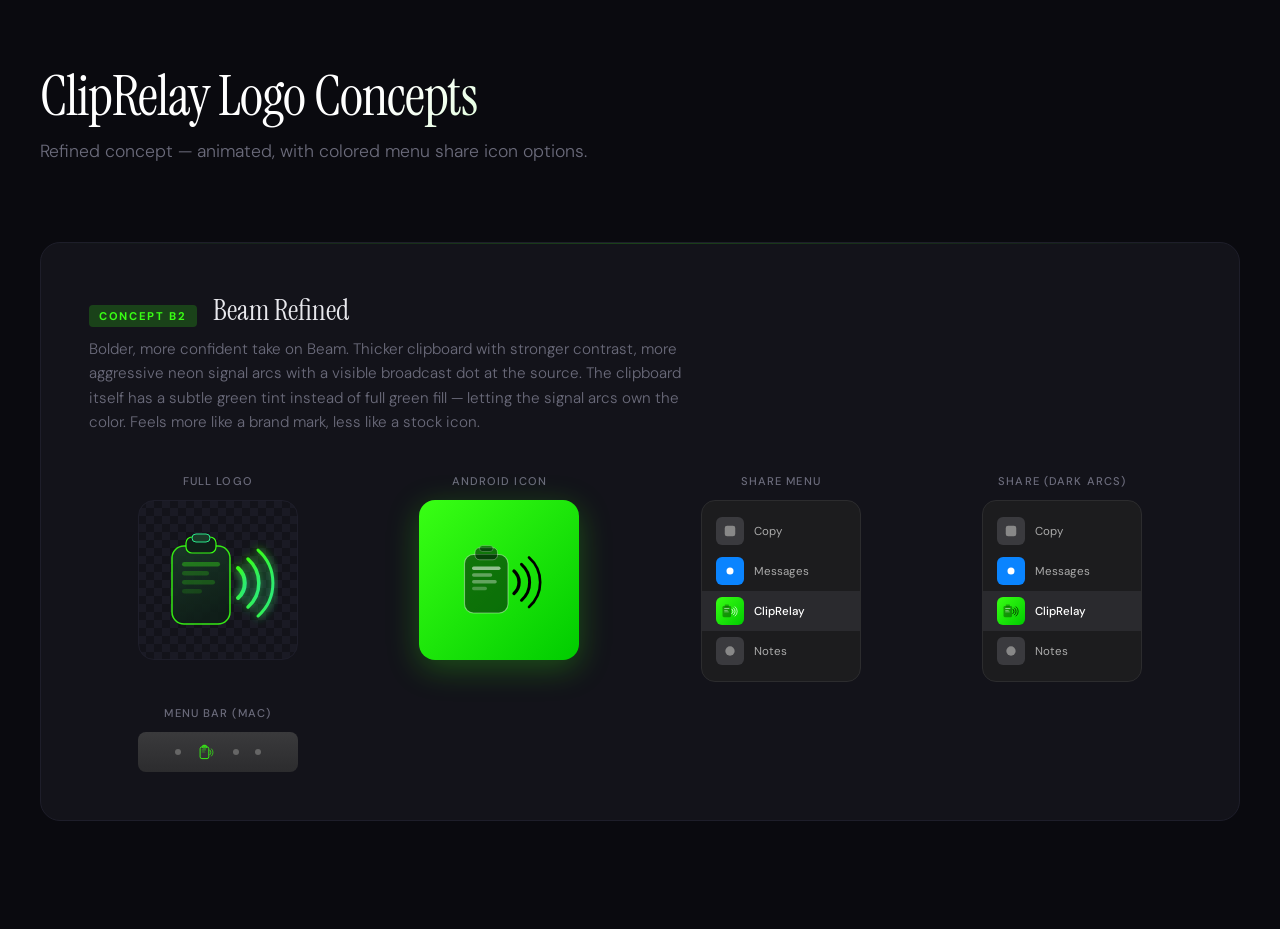
==== logo-concepts.html @ 4dc6ebeb "chore(branding): use black signal arcs in refined Android icon" ====
<!DOCTYPE html>
<html lang="en">
<head>
<meta charset="UTF-8">
<meta name="viewport" content="width=device-width, initial-scale=1.0">
<title>ClipRelay — Logo Concepts (Animated)</title>
<style>
  @import url('https://fonts.googleapis.com/css2?family=DM+Sans:ital,opsz,wght@0,9..40,300;0,9..40,500;0,9..40,700;1,9..40,300&family=Instrument+Serif:ital@0;1&display=swap');

  * { margin: 0; padding: 0; box-sizing: border-box; }

  :root {
    --bg: #0A0A0F;
    --surface: #13131A;
    --border: #1E1E2A;
    --text: #E8E8ED;
    --text-dim: #6B6B7B;
    --neon: #39FF14;
    --neon-dim: #39FF1433;
  }

  body {
    font-family: 'DM Sans', sans-serif;
    background: var(--bg);
    color: var(--text);
    min-height: 100vh;
    padding: 60px 40px;
  }

  h1 {
    font-family: 'Instrument Serif', serif;
    font-size: 3.5rem;
    font-weight: 400;
    letter-spacing: -0.02em;
    margin-bottom: 8px;
    background: linear-gradient(135deg, #fff 30%, var(--neon));
    -webkit-background-clip: text;
    -webkit-text-fill-color: transparent;
  }

  .subtitle {
    font-size: 1.1rem;
    color: var(--text-dim);
    margin-bottom: 80px;
    font-weight: 300;
  }

  .concept {
    border: 1px solid var(--border);
    border-radius: 20px;
    background: var(--surface);
    padding: 48px;
    margin-bottom: 48px;
    position: relative;
    overflow: hidden;
  }

  .concept::before {
    content: '';
    position: absolute;
    top: 0; left: 0; right: 0;
    height: 1px;
    background: linear-gradient(90deg, transparent, var(--neon-dim), transparent);
  }

  .concept-header {
    display: flex;
    align-items: baseline;
    gap: 16px;
    margin-bottom: 8px;
  }

  .concept-label {
    font-family: 'DM Sans', sans-serif;
    font-size: 0.7rem;
    font-weight: 700;
    letter-spacing: 0.15em;
    text-transform: uppercase;
    color: var(--neon);
    background: var(--neon-dim);
    padding: 4px 10px;
    border-radius: 4px;
  }

  .concept-name {
    font-family: 'Instrument Serif', serif;
    font-size: 1.8rem;
    font-weight: 400;
  }

  .concept-desc {
    color: var(--text-dim);
    font-size: 0.95rem;
    margin-bottom: 40px;
    max-width: 600px;
    line-height: 1.6;
    font-weight: 300;
  }

  .variants {
    display: grid;
    grid-template-columns: repeat(4, 1fr);
    gap: 24px;
  }

  .variant {
    display: flex;
    flex-direction: column;
    align-items: center;
    gap: 12px;
  }

  .variant-label {
    font-size: 0.7rem;
    text-transform: uppercase;
    letter-spacing: 0.1em;
    color: var(--text-dim);
    font-weight: 500;
  }

  .icon-frame {
    width: 160px;
    height: 160px;
    border-radius: 16px;
    display: flex;
    align-items: center;
    justify-content: center;
    position: relative;
  }

  .icon-frame.transparent {
    background: repeating-conic-gradient(#1a1a24 0% 25%, #13131a 0% 50%) 50% / 16px 16px;
    border: 1px solid var(--border);
  }

  .icon-frame.neon-bg {
    background: linear-gradient(135deg, #39FF14, #00CC00);
    box-shadow: 0 8px 32px #39FF1444;
  }

  .icon-frame.menubar {
    background: linear-gradient(180deg, #3a3a3c, #2c2c2e);
    border-radius: 8px;
    width: 160px;
    height: 40px;
    flex-direction: row;
    gap: 16px;
    padding: 0 12px;
  }

  .menubar-dot {
    width: 6px;
    height: 6px;
    border-radius: 50%;
    background: #666;
  }

  .icon-frame svg { display: block; }

  .share-sim {
    width: 160px;
    background: #1C1C1E;
    border-radius: 14px;
    padding: 10px 0;
    border: 1px solid #2C2C2E;
  }

  .share-row {
    display: flex;
    align-items: center;
    gap: 10px;
    padding: 6px 14px;
    font-size: 0.72rem;
    color: #aaa;
  }

  .share-row.highlight {
    background: #2A2A2E;
    color: #fff;
    font-weight: 500;
  }

  .share-icon {
    width: 28px;
    height: 28px;
    border-radius: 6px;
    display: flex;
    align-items: center;
    justify-content: center;
    flex-shrink: 0;
  }

  .share-icon.gray { background: #3a3a3e; }
  .share-icon.blue { background: #0A84FF; }
  .share-icon.green { background: linear-gradient(135deg, #39FF14, #00CC00); }

  /* ════════════════════════════════════════════ */
  /*  BEAM ANIMATIONS                            */
  /* ════════════════════════════════════════════ */

  @keyframes beamPulse1 {
    0%, 100% { opacity: 0.9; transform: translateX(0); }
    50% { opacity: 1; transform: translateX(2px); }
  }
  @keyframes beamPulse2 {
    0%, 100% { opacity: 0.55; transform: translateX(0); }
    50% { opacity: 0.75; transform: translateX(3px); }
  }
  @keyframes beamPulse3 {
    0%, 100% { opacity: 0.3; transform: translateX(0); }
    50% { opacity: 0.5; transform: translateX(4px); }
  }

  .beam-arc-1 { animation: beamPulse1 2s ease-in-out infinite; }
  .beam-arc-2 { animation: beamPulse2 2s ease-in-out 0.25s infinite; }
  .beam-arc-3 { animation: beamPulse3 2s ease-in-out 0.5s infinite; }

  @keyframes beamTextShimmer {
    0%, 100% { opacity: 0.4; }
    40% { opacity: 0.6; }
  }

  .beam-text-line {
    animation: beamTextShimmer 3s ease-in-out infinite;
  }
  .beam-text-line:nth-child(2) { animation-delay: 0.4s; }
  .beam-text-line:nth-child(3) { animation-delay: 0.8s; }
  .beam-text-line:nth-child(4) { animation-delay: 1.2s; }

  /* ════════════════════════════════════════════ */
  /*  PORTAL ANIMATIONS                          */
  /* ════════════════════════════════════════════ */

  @keyframes portalRotate {
    0% { transform: rotate(0deg); }
    100% { transform: rotate(360deg); }
  }

  @keyframes portalPulseGreen {
    0%, 100% { r: 8; opacity: 1; }
    50% { r: 10; opacity: 0.8; }
  }

  @keyframes portalPulseMac {
    0%, 100% { r: 8; opacity: 0.8; }
    50% { r: 9; opacity: 0.6; }
  }

  @keyframes particleFlow {
    0% { transform: translateX(-14px); opacity: 0; }
    30% { opacity: 1; }
    70% { opacity: 1; }
    100% { transform: translateX(14px); opacity: 0; }
  }

  @keyframes portalRingRotate {
    from { stroke-dashoffset: 0; }
    to { stroke-dashoffset: -100; }
  }

  .portal-ring-mac {
    stroke-dasharray: 8 12;
    animation: portalRingRotate 6s linear infinite;
    transform-origin: 32px 60px;
  }

  .portal-ring-android {
    stroke-dasharray: 8 12;
    animation: portalRingRotate 4s linear infinite reverse;
    transform-origin: 88px 60px;
  }

  .portal-core-green {
    animation: portalPulseGreen 2s ease-in-out infinite;
  }

  .portal-core-mac {
    animation: portalPulseMac 2.5s ease-in-out infinite;
  }

  .portal-particle {
    animation: particleFlow 2s ease-in-out infinite;
  }
  .portal-particle:nth-child(2) { animation-delay: 0.6s; }
  .portal-particle:nth-child(3) { animation-delay: 1.2s; }

  @keyframes streamPulse {
    0%, 100% { stroke-opacity: 0.4; }
    50% { stroke-opacity: 1; }
  }

  .portal-stream {
    animation: streamPulse 2s ease-in-out infinite;
  }
  .portal-stream:nth-child(2) { animation-delay: 0.3s; }
  .portal-stream:nth-child(3) { animation-delay: 0.6s; }

  /* ════════════════════════════════════════════ */
  /*  PRISM ANIMATIONS                           */
  /* ════════════════════════════════════════════ */

  @keyframes prismArrowTop {
    0% { stroke-dashoffset: 50; }
    30% { stroke-dashoffset: 0; }
    100% { stroke-dashoffset: 0; }
  }

  @keyframes prismArrowBot {
    0%, 35% { stroke-dashoffset: 50; }
    65% { stroke-dashoffset: 0; }
    100% { stroke-dashoffset: 0; }
  }

  @keyframes prismArrowHeadTop {
    0%, 25% { opacity: 0; }
    35%, 100% { opacity: 1; }
  }

  @keyframes prismArrowHeadBot {
    0%, 60% { opacity: 0; }
    70%, 100% { opacity: 1; }
  }

  .prism-arrow-top {
    stroke-dasharray: 50;
    animation: prismArrowTop 2.5s linear infinite;
  }

  .prism-arrow-bot {
    stroke-dasharray: 50;
    animation: prismArrowBot 2.5s linear infinite;
  }

  .prism-head-top {
    animation: prismArrowHeadTop 2.5s linear infinite;
  }

  .prism-head-bot {
    animation: prismArrowHeadBot 2.5s linear infinite;
  }

  @keyframes prismShine {
    0%, 100% { opacity: 0; }
    50% { opacity: 0.15; }
  }

  .prism-shine {
    animation: prismShine 4s ease-in-out infinite;
  }

  @keyframes prismEdgeGlow {
    0%, 100% { stroke-opacity: 0.2; }
    50% { stroke-opacity: 0.5; }
  }

  .prism-edge-glow {
    animation: prismEdgeGlow 3s ease-in-out infinite;
  }

  @keyframes prismDividerPulse {
    0%, 100% { stroke-opacity: 0.12; }
    50% { stroke-opacity: 0.3; }
  }
  .prism-divider {
    animation: prismDividerPulse 3s ease-in-out infinite;
  }

</style>
</head>
<body>

<h1>ClipRelay Logo Concepts</h1>
<p class="subtitle">Refined concept — animated, with colored menu share icon options.</p>

<!-- ═══════════════════════════════════════════════ -->
<!-- CONCEPT B2: "BEAM REFINED" -->
<!-- ═══════════════════════════════════════════════ -->
<div class="concept">
  <div class="concept-header">
    <span class="concept-label">Concept B2</span>
    <span class="concept-name">Beam Refined</span>
  </div>
  <p class="concept-desc">
    Bolder, more confident take on Beam. Thicker clipboard with stronger contrast, more aggressive neon signal arcs with a visible broadcast dot at the source. The clipboard itself has a subtle green tint instead of full green fill — letting the signal arcs own the color. Feels more like a brand mark, less like a stock icon.
  </p>
  <div class="variants">
    <div class="variant">
      <span class="variant-label">Full Logo</span>
      <div class="icon-frame transparent">
        <svg width="120" height="120" viewBox="0 0 120 120" fill="none" xmlns="http://www.w3.org/2000/svg">
          <defs>
            <linearGradient id="b2BoardGrad" x1="0" y1="0" x2="0.3" y2="1">
              <stop stop-color="#1A3A28"/>
              <stop offset="1" stop-color="#0F1F18"/>
            </linearGradient>
            <linearGradient id="b2ArcGrad" x1="0" y1="0" x2="1" y2="1">
              <stop stop-color="#39FF14"/>
              <stop offset="1" stop-color="#2AE68A"/>
            </linearGradient>
            <filter id="b2Glow" x="-50%" y="-50%" width="200%" height="200%">
              <feGaussianBlur stdDeviation="4" result="blur"/>
              <feMerge><feMergeNode in="blur"/><feMergeNode in="SourceGraphic"/></feMerge>
            </filter>
            <filter id="b2GlowStrong" x="-50%" y="-50%" width="200%" height="200%">
              <feGaussianBlur stdDeviation="6" result="blur"/>
              <feMerge><feMergeNode in="blur"/><feMergeNode in="SourceGraphic"/></feMerge>
            </filter>
          </defs>

          <!-- Clipboard body — dark with green edge -->
          <rect x="14" y="26" width="58" height="78" rx="12" fill="url(#b2BoardGrad)" stroke="#39FF14" stroke-width="1.5" opacity="0.9"/>
          <!-- Clip top -->
          <rect x="28" y="17" width="30" height="16" rx="6" fill="#0F1F18" stroke="#39FF14" stroke-width="1.2"/>
          <rect x="34" y="14" width="18" height="8" rx="4" fill="#1A3A28" stroke="#2AE68A" stroke-width="1"/>
          <!-- Text lines -->
          <rect x="24" y="42" width="38" height="4.5" rx="2.25" fill="#39FF14" opacity="0.35"/>
          <rect x="24" y="51" width="27" height="4.5" rx="2.25" fill="#39FF14" opacity="0.22"/>
          <rect x="24" y="60" width="33" height="4.5" rx="2.25" fill="#39FF14" opacity="0.22"/>
          <rect x="24" y="69" width="20" height="4.5" rx="2.25" fill="#39FF14" opacity="0.15"/>

          <!-- Signal arcs — bolder, with gradient -->
          <g filter="url(#b2Glow)">
            <path d="M80 48 A 20 20 0 0 1 80 78" stroke="url(#b2ArcGrad)" stroke-width="4" stroke-linecap="round" fill="none" class="beam-arc-1"/>
            <path d="M90 39 A 32 32 0 0 1 90 87" stroke="url(#b2ArcGrad)" stroke-width="3.5" stroke-linecap="round" fill="none" class="beam-arc-2"/>
            <path d="M100 30 A 44 44 0 0 1 100 96" stroke="url(#b2ArcGrad)" stroke-width="3" stroke-linecap="round" fill="none" class="beam-arc-3"/>
          </g>
        </svg>
      </div>
    </div>
    <div class="variant">
      <span class="variant-label">Android Icon</span>
      <div class="icon-frame neon-bg">
        <svg width="90" height="90" viewBox="0 0 120 120" fill="none">
          <!-- Clipboard — dark on green bg -->
          <rect x="14" y="26" width="58" height="78" rx="12" fill="rgba(0,20,8,0.55)" stroke="rgba(255,255,255,0.4)" stroke-width="1.5"/>
          <rect x="28" y="17" width="30" height="16" rx="6" fill="rgba(0,20,8,0.55)" stroke="rgba(255,255,255,0.35)" stroke-width="1.2"/>
          <rect x="34" y="14" width="18" height="8" rx="4" fill="rgba(0,30,12,0.5)" stroke="rgba(255,255,255,0.3)" stroke-width="1"/>
          <!-- Text lines -->
          <rect x="24" y="42" width="38" height="4.5" rx="2.25" fill="rgba(255,255,255,0.55)"/>
          <rect x="24" y="51" width="27" height="4.5" rx="2.25" fill="rgba(255,255,255,0.35)"/>
          <rect x="24" y="60" width="33" height="4.5" rx="2.25" fill="rgba(255,255,255,0.35)"/>
          <rect x="24" y="69" width="20" height="4.5" rx="2.25" fill="rgba(255,255,255,0.25)"/>
          <!-- Arcs -->
          <path d="M80 48 A 20 20 0 0 1 80 78" stroke="black" stroke-width="4.5" stroke-linecap="round" fill="none" class="beam-arc-1"/>
          <path d="M90 39 A 32 32 0 0 1 90 87" stroke="black" stroke-width="4" stroke-linecap="round" fill="none" class="beam-arc-2"/>
          <path d="M100 30 A 44 44 0 0 1 100 96" stroke="black" stroke-width="3.5" stroke-linecap="round" fill="none" class="beam-arc-3"/>
        </svg>
      </div>
    </div>
    <div class="variant">
      <span class="variant-label">Share Menu</span>
      <div class="share-sim">
        <div class="share-row">
          <div class="share-icon gray"><svg width="14" height="14" viewBox="0 0 24 24" fill="#888"><rect x="3" y="3" width="18" height="18" rx="4"/></svg></div>
          <span>Copy</span>
        </div>
        <div class="share-row">
          <div class="share-icon blue"><svg width="14" height="14" viewBox="0 0 24 24" fill="white"><circle cx="12" cy="12" r="6"/></svg></div>
          <span>Messages</span>
        </div>
        <div class="share-row highlight">
          <div class="share-icon green">
            <svg width="16" height="16" viewBox="0 0 120 120" fill="none">
              <!-- Clipboard — bigger -->
              <rect x="4" y="22" width="64" height="84" rx="10" fill="rgba(0,0,0,0.35)"/>
              <!-- Clip top -->
              <rect x="20" y="12" width="32" height="16" rx="5" fill="rgba(0,0,0,0.3)"/>
              <!-- Text lines -->
              <rect x="16" y="40" width="40" height="5.5" rx="2.75" fill="rgba(255,255,255,0.7)"/>
              <rect x="16" y="52" width="28" height="5.5" rx="2.75" fill="rgba(255,255,255,0.5)"/>
              <rect x="16" y="64" width="35" height="5.5" rx="2.75" fill="rgba(255,255,255,0.5)"/>
              <!-- 3 signal arcs -->
              <path d="M74 46 A 20 20 0 0 1 74 80" stroke="white" stroke-width="6" stroke-linecap="round" fill="none" class="beam-arc-1"/>
              <path d="M86 37 A 32 32 0 0 1 86 89" stroke="white" stroke-width="5.5" stroke-linecap="round" fill="none" class="beam-arc-2"/>
              <path d="M98 28 A 44 44 0 0 1 98 98" stroke="white" stroke-width="5" stroke-linecap="round" fill="none" class="beam-arc-3"/>
            </svg>
          </div>
          <span>ClipRelay</span>
        </div>
        <div class="share-row">
          <div class="share-icon gray"><svg width="14" height="14" viewBox="0 0 24 24" fill="#888"><circle cx="12" cy="12" r="8"/></svg></div>
          <span>Notes</span>
        </div>
      </div>
    </div>
    <div class="variant">
      <span class="variant-label">Share (Dark Arcs)</span>
      <div class="share-sim">
        <div class="share-row">
          <div class="share-icon gray"><svg width="14" height="14" viewBox="0 0 24 24" fill="#888"><rect x="3" y="3" width="18" height="18" rx="4"/></svg></div>
          <span>Copy</span>
        </div>
        <div class="share-row">
          <div class="share-icon blue"><svg width="14" height="14" viewBox="0 0 24 24" fill="white"><circle cx="12" cy="12" r="6"/></svg></div>
          <span>Messages</span>
        </div>
        <div class="share-row highlight">
          <div class="share-icon green">
            <svg width="16" height="16" viewBox="0 0 120 120" fill="none">
              <!-- Clipboard -->
              <rect x="4" y="22" width="64" height="84" rx="10" fill="rgba(0,0,0,0.35)"/>
              <rect x="20" y="12" width="32" height="16" rx="5" fill="rgba(0,0,0,0.3)"/>
              <!-- Text lines -->
              <rect x="16" y="40" width="40" height="5.5" rx="2.75" fill="rgba(255,255,255,0.7)"/>
              <rect x="16" y="52" width="28" height="5.5" rx="2.75" fill="rgba(255,255,255,0.5)"/>
              <rect x="16" y="64" width="35" height="5.5" rx="2.75" fill="rgba(255,255,255,0.5)"/>
              <!-- 3 dark signal arcs — no animation, solid black -->
              <path d="M74 46 A 20 20 0 0 1 74 80" stroke="black" stroke-width="6" stroke-linecap="round" fill="none"/>
              <path d="M86 37 A 32 32 0 0 1 86 89" stroke="black" stroke-width="5.5" stroke-linecap="round" fill="none"/>
              <path d="M98 28 A 44 44 0 0 1 98 98" stroke="black" stroke-width="5" stroke-linecap="round" fill="none"/>
            </svg>
          </div>
          <span>ClipRelay</span>
        </div>
        <div class="share-row">
          <div class="share-icon gray"><svg width="14" height="14" viewBox="0 0 24 24" fill="#888"><circle cx="12" cy="12" r="8"/></svg></div>
          <span>Notes</span>
        </div>
      </div>
    </div>
    <div class="variant">
      <span class="variant-label">Menu Bar (Mac)</span>
      <div class="icon-frame menubar">
        <div class="menubar-dot"></div>
        <svg width="20" height="18" viewBox="0 0 120 120" fill="none">
          <rect x="14" y="26" width="58" height="78" rx="12" fill="none" stroke="#39FF14" stroke-width="6"/>
          <rect x="28" y="17" width="30" height="16" rx="6" fill="none" stroke="#39FF14" stroke-width="5"/>
          <rect x="34" y="14" width="18" height="8" rx="4" fill="none" stroke="#39FF14" stroke-width="4"/>
          <rect x="24" y="44" width="30" height="4" rx="2" fill="#39FF14" opacity="0.65"/>
          <rect x="24" y="52" width="22" height="4" rx="2" fill="#39FF14" opacity="0.45"/>
          <rect x="24" y="60" width="26" height="4" rx="2" fill="#39FF14" opacity="0.35"/>
          <path d="M80 48 A 20 20 0 0 1 80 78" stroke="#39FF14" stroke-width="5" stroke-linecap="round" fill="none" class="beam-arc-1"/>
          <path d="M90 39 A 32 32 0 0 1 90 87" stroke="#39FF14" stroke-width="4.5" stroke-linecap="round" fill="none" class="beam-arc-2"/>
        </svg>
        <div class="menubar-dot"></div>
        <div class="menubar-dot"></div>
      </div>
    </div>
  </div>
</div>


</body>
</html>
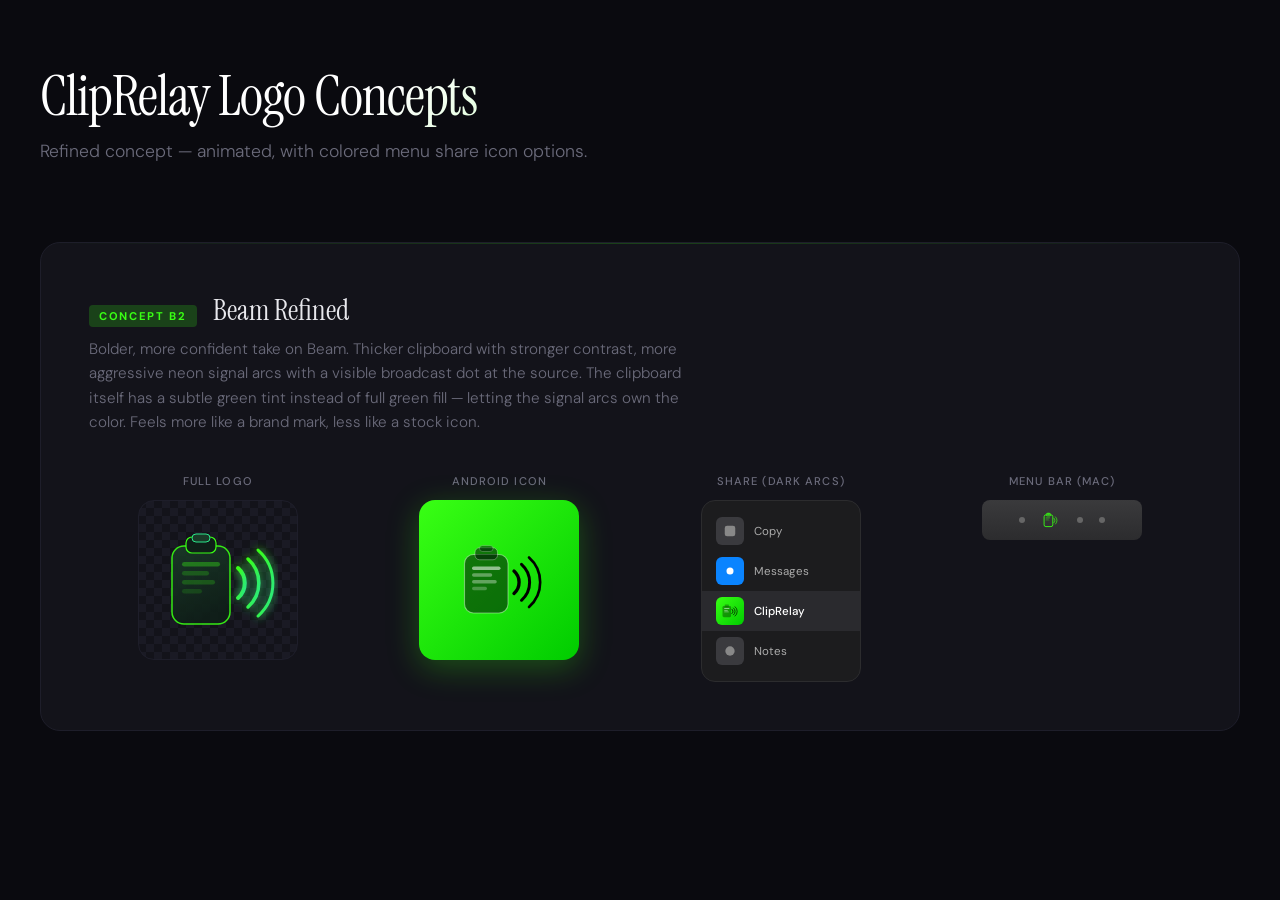
==== commit a177d219: "chore(branding): remove non-dark share menu variant" ====
--- a/logo-concepts.html
+++ b/logo-concepts.html
@@ -445,42 +445,6 @@
           <path d="M90 39 A 32 32 0 0 1 90 87" stroke="black" stroke-width="4" stroke-linecap="round" fill="none" class="beam-arc-2"/>
           <path d="M100 30 A 44 44 0 0 1 100 96" stroke="black" stroke-width="3.5" stroke-linecap="round" fill="none" class="beam-arc-3"/>
         </svg>
-      </div>
-    </div>
-    <div class="variant">
-      <span class="variant-label">Share Menu</span>
-      <div class="share-sim">
-        <div class="share-row">
-          <div class="share-icon gray"><svg width="14" height="14" viewBox="0 0 24 24" fill="#888"><rect x="3" y="3" width="18" height="18" rx="4"/></svg></div>
-          <span>Copy</span>
-        </div>
-        <div class="share-row">
-          <div class="share-icon blue"><svg width="14" height="14" viewBox="0 0 24 24" fill="white"><circle cx="12" cy="12" r="6"/></svg></div>
-          <span>Messages</span>
-        </div>
-        <div class="share-row highlight">
-          <div class="share-icon green">
-            <svg width="16" height="16" viewBox="0 0 120 120" fill="none">
-              <!-- Clipboard — bigger -->
-              <rect x="4" y="22" width="64" height="84" rx="10" fill="rgba(0,0,0,0.35)"/>
-              <!-- Clip top -->
-              <rect x="20" y="12" width="32" height="16" rx="5" fill="rgba(0,0,0,0.3)"/>
-              <!-- Text lines -->
-              <rect x="16" y="40" width="40" height="5.5" rx="2.75" fill="rgba(255,255,255,0.7)"/>
-              <rect x="16" y="52" width="28" height="5.5" rx="2.75" fill="rgba(255,255,255,0.5)"/>
-              <rect x="16" y="64" width="35" height="5.5" rx="2.75" fill="rgba(255,255,255,0.5)"/>
-              <!-- 3 signal arcs -->
-              <path d="M74 46 A 20 20 0 0 1 74 80" stroke="white" stroke-width="6" stroke-linecap="round" fill="none" class="beam-arc-1"/>
-              <path d="M86 37 A 32 32 0 0 1 86 89" stroke="white" stroke-width="5.5" stroke-linecap="round" fill="none" class="beam-arc-2"/>
-              <path d="M98 28 A 44 44 0 0 1 98 98" stroke="white" stroke-width="5" stroke-linecap="round" fill="none" class="beam-arc-3"/>
-            </svg>
-          </div>
-          <span>ClipRelay</span>
-        </div>
-        <div class="share-row">
-          <div class="share-icon gray"><svg width="14" height="14" viewBox="0 0 24 24" fill="#888"><circle cx="12" cy="12" r="8"/></svg></div>
-          <span>Notes</span>
-        </div>
       </div>
     </div>
     <div class="variant">
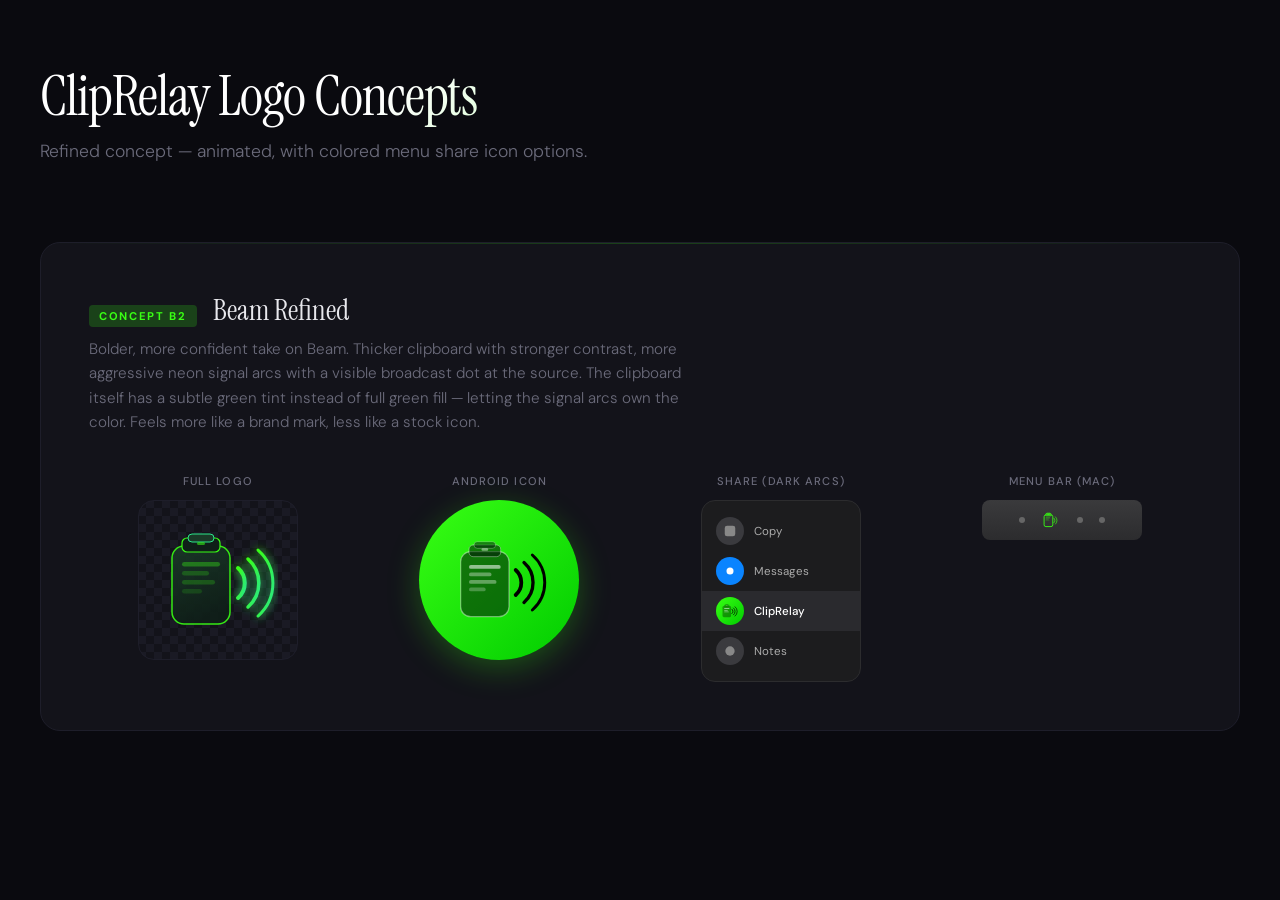
==== commit af0479dc: "chore(branding): refine clipboard clamp silhouette across beam variants" ====
--- a/logo-concepts.html
+++ b/logo-concepts.html
@@ -183,7 +183,7 @@
   .share-icon {
     width: 28px;
     height: 28px;
-    border-radius: 6px;
+    border-radius: 50%;
     display: flex;
     align-items: center;
     justify-content: center;
@@ -410,8 +410,9 @@
           <!-- Clipboard body — dark with green edge -->
           <rect x="14" y="26" width="58" height="78" rx="12" fill="url(#b2BoardGrad)" stroke="#39FF14" stroke-width="1.5" opacity="0.9"/>
           <!-- Clip top -->
-          <rect x="28" y="17" width="30" height="16" rx="6" fill="#0F1F18" stroke="#39FF14" stroke-width="1.2"/>
-          <rect x="34" y="14" width="18" height="8" rx="4" fill="#1A3A28" stroke="#2AE68A" stroke-width="1"/>
+          <rect x="24" y="18" width="38" height="14" rx="5" fill="#0F1F18" stroke="#39FF14" stroke-width="1.2"/>
+          <rect x="30" y="14" width="26" height="8" rx="4" fill="#1A3A28" stroke="#2AE68A" stroke-width="1"/>
+          <rect x="39" y="22" width="8" height="3" rx="1.5" fill="#39FF14" opacity="0.55"/>
           <!-- Text lines -->
           <rect x="24" y="42" width="38" height="4.5" rx="2.25" fill="#39FF14" opacity="0.35"/>
           <rect x="24" y="51" width="27" height="4.5" rx="2.25" fill="#39FF14" opacity="0.22"/>
@@ -429,12 +430,13 @@
     </div>
     <div class="variant">
       <span class="variant-label">Android Icon</span>
-      <div class="icon-frame neon-bg">
-        <svg width="90" height="90" viewBox="0 0 120 120" fill="none">
+      <div class="icon-frame neon-bg" style="border-radius: 50%;">
+        <svg width="100" height="100" viewBox="0 0 120 120" fill="none">
           <!-- Clipboard — dark on green bg -->
           <rect x="14" y="26" width="58" height="78" rx="12" fill="rgba(0,20,8,0.55)" stroke="rgba(255,255,255,0.4)" stroke-width="1.5"/>
-          <rect x="28" y="17" width="30" height="16" rx="6" fill="rgba(0,20,8,0.55)" stroke="rgba(255,255,255,0.35)" stroke-width="1.2"/>
-          <rect x="34" y="14" width="18" height="8" rx="4" fill="rgba(0,30,12,0.5)" stroke="rgba(255,255,255,0.3)" stroke-width="1"/>
+          <rect x="24" y="18" width="38" height="14" rx="5" fill="rgba(0,20,8,0.55)" stroke="rgba(255,255,255,0.35)" stroke-width="1.2"/>
+          <rect x="30" y="14" width="26" height="8" rx="4" fill="rgba(0,30,12,0.5)" stroke="rgba(255,255,255,0.3)" stroke-width="1"/>
+          <rect x="39" y="22" width="8" height="3" rx="1.5" fill="rgba(255,255,255,0.45)"/>
           <!-- Text lines -->
           <rect x="24" y="42" width="38" height="4.5" rx="2.25" fill="rgba(255,255,255,0.55)"/>
           <rect x="24" y="51" width="27" height="4.5" rx="2.25" fill="rgba(255,255,255,0.35)"/>
@@ -463,7 +465,9 @@
             <svg width="16" height="16" viewBox="0 0 120 120" fill="none">
               <!-- Clipboard -->
               <rect x="4" y="22" width="64" height="84" rx="10" fill="rgba(0,0,0,0.35)"/>
-              <rect x="20" y="12" width="32" height="16" rx="5" fill="rgba(0,0,0,0.3)"/>
+              <rect x="16" y="13" width="40" height="14" rx="5" fill="rgba(0,0,0,0.3)"/>
+              <rect x="24" y="9" width="24" height="7" rx="3.5" fill="rgba(0,0,0,0.3)"/>
+              <rect x="31" y="17" width="10" height="3" rx="1.5" fill="rgba(255,255,255,0.45)"/>
               <!-- Text lines -->
               <rect x="16" y="40" width="40" height="5.5" rx="2.75" fill="rgba(255,255,255,0.7)"/>
               <rect x="16" y="52" width="28" height="5.5" rx="2.75" fill="rgba(255,255,255,0.5)"/>
@@ -488,8 +492,9 @@
         <div class="menubar-dot"></div>
         <svg width="20" height="18" viewBox="0 0 120 120" fill="none">
           <rect x="14" y="26" width="58" height="78" rx="12" fill="none" stroke="#39FF14" stroke-width="6"/>
-          <rect x="28" y="17" width="30" height="16" rx="6" fill="none" stroke="#39FF14" stroke-width="5"/>
-          <rect x="34" y="14" width="18" height="8" rx="4" fill="none" stroke="#39FF14" stroke-width="4"/>
+          <rect x="24" y="18" width="38" height="14" rx="5" fill="none" stroke="#39FF14" stroke-width="5"/>
+          <rect x="30" y="14" width="26" height="8" rx="4" fill="none" stroke="#39FF14" stroke-width="4"/>
+          <rect x="39" y="22" width="8" height="3" rx="1.5" fill="#39FF14" opacity="0.75"/>
           <rect x="24" y="44" width="30" height="4" rx="2" fill="#39FF14" opacity="0.65"/>
           <rect x="24" y="52" width="22" height="4" rx="2" fill="#39FF14" opacity="0.45"/>
           <rect x="24" y="60" width="26" height="4" rx="2" fill="#39FF14" opacity="0.35"/>
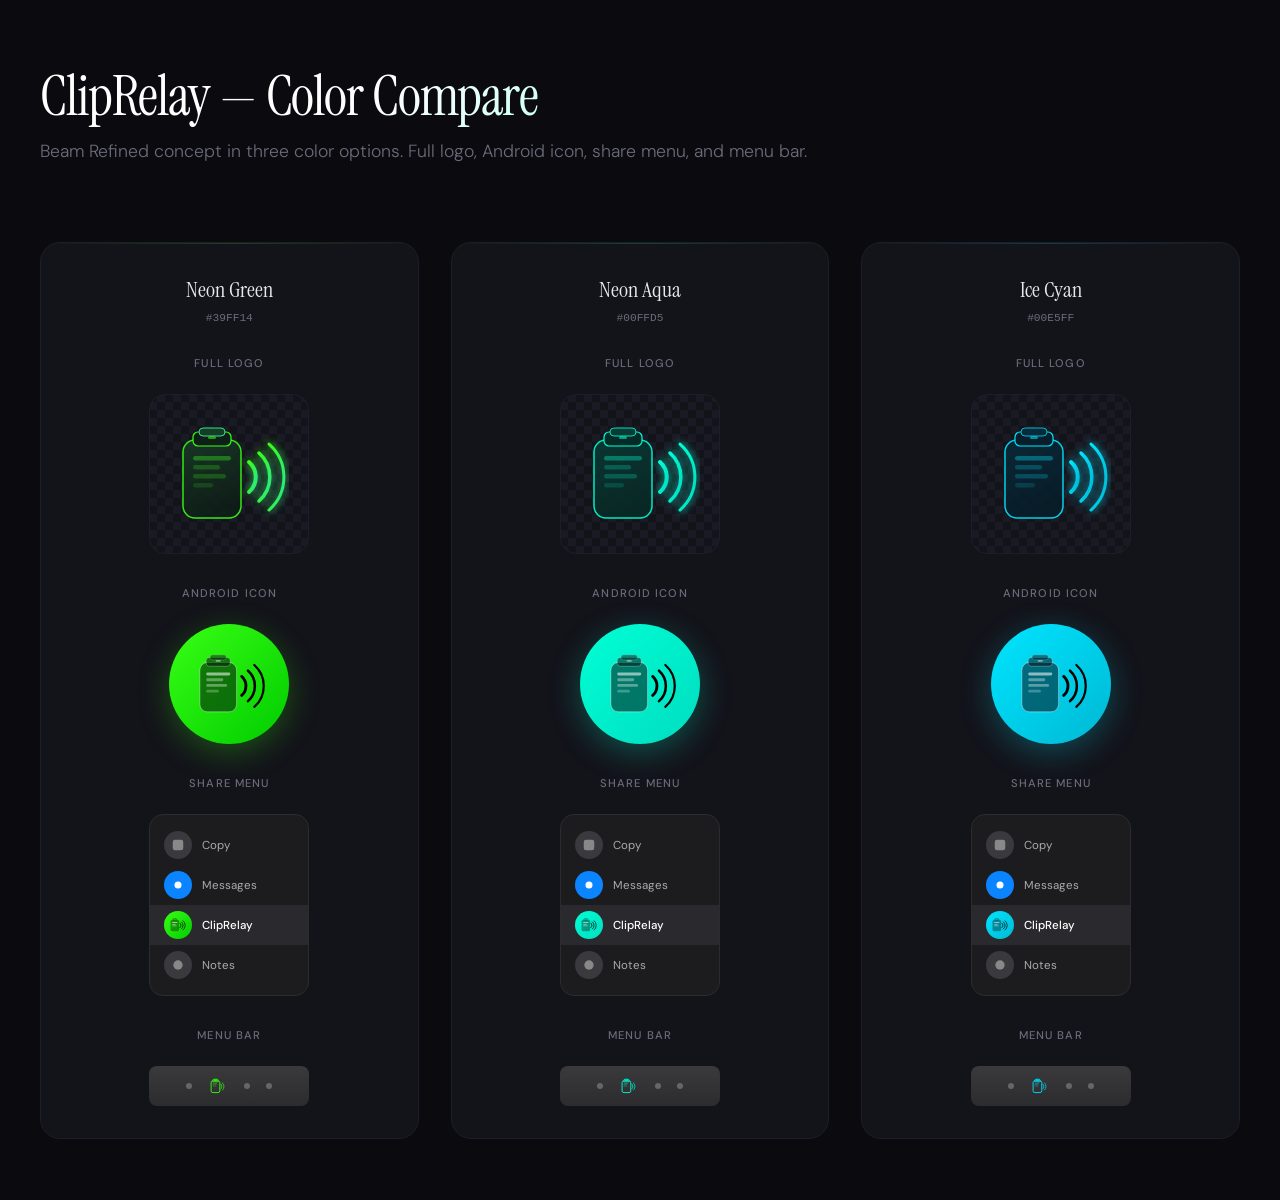
==== commit 0167fc70: "chore(branding): update logo concepts and remove android UX proposals Co-Authored-By: Claude Opus 4." ====
--- a/logo-concepts.html
+++ b/logo-concepts.html
@@ -3,7 +3,7 @@
 <head>
 <meta charset="UTF-8">
 <meta name="viewport" content="width=device-width, initial-scale=1.0">
-<title>ClipRelay — Logo Concepts (Animated)</title>
+<title>ClipRelay — Logo Concepts (Color Compare)</title>
 <style>
   @import url('https://fonts.googleapis.com/css2?family=DM+Sans:ital,opsz,wght@0,9..40,300;0,9..40,500;0,9..40,700;1,9..40,300&family=Instrument+Serif:ital@0;1&display=swap');
 
@@ -15,8 +15,6 @@
     --border: #1E1E2A;
     --text: #E8E8ED;
     --text-dim: #6B6B7B;
-    --neon: #39FF14;
-    --neon-dim: #39FF1433;
   }
 
   body {
@@ -33,8 +31,9 @@
     font-weight: 400;
     letter-spacing: -0.02em;
     margin-bottom: 8px;
-    background: linear-gradient(135deg, #fff 30%, var(--neon));
+    background: linear-gradient(135deg, #fff 30%, #00FFD5);
     -webkit-background-clip: text;
+    background-clip: text;
     -webkit-text-fill-color: transparent;
   }
 
@@ -45,69 +44,46 @@
     font-weight: 300;
   }
 
-  .concept {
+  .color-compare {
+    display: grid;
+    grid-template-columns: repeat(3, 1fr);
+    gap: 32px;
+  }
+
+  .color-column {
     border: 1px solid var(--border);
     border-radius: 20px;
     background: var(--surface);
-    padding: 48px;
-    margin-bottom: 48px;
+    padding: 32px;
+    display: flex;
+    flex-direction: column;
+    align-items: center;
+    gap: 24px;
     position: relative;
     overflow: hidden;
   }
 
-  .concept::before {
+  .color-column::before {
     content: '';
     position: absolute;
     top: 0; left: 0; right: 0;
     height: 1px;
-    background: linear-gradient(90deg, transparent, var(--neon-dim), transparent);
-  }
-
-  .concept-header {
-    display: flex;
-    align-items: baseline;
-    gap: 16px;
-    margin-bottom: 8px;
-  }
-
-  .concept-label {
-    font-family: 'DM Sans', sans-serif;
+  }
+  .color-column.green::before { background: linear-gradient(90deg, transparent, #39FF1433, transparent); }
+  .color-column.aqua::before { background: linear-gradient(90deg, transparent, #00FFD533, transparent); }
+  .color-column.cyan::before { background: linear-gradient(90deg, transparent, #00E5FF33, transparent); }
+
+  .color-title {
+    font-family: 'Instrument Serif', serif;
+    font-size: 1.4rem;
+    font-weight: 400;
+  }
+
+  .color-hex {
     font-size: 0.7rem;
-    font-weight: 700;
-    letter-spacing: 0.15em;
-    text-transform: uppercase;
-    color: var(--neon);
-    background: var(--neon-dim);
-    padding: 4px 10px;
-    border-radius: 4px;
-  }
-
-  .concept-name {
-    font-family: 'Instrument Serif', serif;
-    font-size: 1.8rem;
-    font-weight: 400;
-  }
-
-  .concept-desc {
     color: var(--text-dim);
-    font-size: 0.95rem;
-    margin-bottom: 40px;
-    max-width: 600px;
-    line-height: 1.6;
-    font-weight: 300;
-  }
-
-  .variants {
-    display: grid;
-    grid-template-columns: repeat(4, 1fr);
-    gap: 24px;
-  }
-
-  .variant {
-    display: flex;
-    flex-direction: column;
-    align-items: center;
-    gap: 12px;
+    margin-top: -16px;
+    font-family: monospace;
   }
 
   .variant-label {
@@ -116,6 +92,7 @@
     letter-spacing: 0.1em;
     color: var(--text-dim);
     font-weight: 500;
+    margin-top: 8px;
   }
 
   .icon-frame {
@@ -133,11 +110,6 @@
     border: 1px solid var(--border);
   }
 
-  .icon-frame.neon-bg {
-    background: linear-gradient(135deg, #39FF14, #00CC00);
-    box-shadow: 0 8px 32px #39FF1444;
-  }
-
   .icon-frame.menubar {
     background: linear-gradient(180deg, #3a3a3c, #2c2c2e);
     border-radius: 8px;
@@ -155,8 +127,6 @@
     background: #666;
   }
 
-  .icon-frame svg { display: block; }
-
   .share-sim {
     width: 160px;
     background: #1C1C1E;
@@ -192,12 +162,8 @@
 
   .share-icon.gray { background: #3a3a3e; }
   .share-icon.blue { background: #0A84FF; }
-  .share-icon.green { background: linear-gradient(135deg, #39FF14, #00CC00); }
-
-  /* ════════════════════════════════════════════ */
-  /*  BEAM ANIMATIONS                            */
-  /* ════════════════════════════════════════════ */
-
+
+  /* Beam animations */
   @keyframes beamPulse1 {
     0%, 100% { opacity: 0.9; transform: translateX(0); }
     50% { opacity: 1; transform: translateX(2px); }
@@ -227,287 +193,289 @@
   .beam-text-line:nth-child(3) { animation-delay: 0.8s; }
   .beam-text-line:nth-child(4) { animation-delay: 1.2s; }
 
-  /* ════════════════════════════════════════════ */
-  /*  PORTAL ANIMATIONS                          */
-  /* ════════════════════════════════════════════ */
-
-  @keyframes portalRotate {
-    0% { transform: rotate(0deg); }
-    100% { transform: rotate(360deg); }
-  }
-
-  @keyframes portalPulseGreen {
-    0%, 100% { r: 8; opacity: 1; }
-    50% { r: 10; opacity: 0.8; }
-  }
-
-  @keyframes portalPulseMac {
-    0%, 100% { r: 8; opacity: 0.8; }
-    50% { r: 9; opacity: 0.6; }
-  }
-
-  @keyframes particleFlow {
-    0% { transform: translateX(-14px); opacity: 0; }
-    30% { opacity: 1; }
-    70% { opacity: 1; }
-    100% { transform: translateX(14px); opacity: 0; }
-  }
-
-  @keyframes portalRingRotate {
-    from { stroke-dashoffset: 0; }
-    to { stroke-dashoffset: -100; }
-  }
-
-  .portal-ring-mac {
-    stroke-dasharray: 8 12;
-    animation: portalRingRotate 6s linear infinite;
-    transform-origin: 32px 60px;
-  }
-
-  .portal-ring-android {
-    stroke-dasharray: 8 12;
-    animation: portalRingRotate 4s linear infinite reverse;
-    transform-origin: 88px 60px;
-  }
-
-  .portal-core-green {
-    animation: portalPulseGreen 2s ease-in-out infinite;
-  }
-
-  .portal-core-mac {
-    animation: portalPulseMac 2.5s ease-in-out infinite;
-  }
-
-  .portal-particle {
-    animation: particleFlow 2s ease-in-out infinite;
-  }
-  .portal-particle:nth-child(2) { animation-delay: 0.6s; }
-  .portal-particle:nth-child(3) { animation-delay: 1.2s; }
-
-  @keyframes streamPulse {
-    0%, 100% { stroke-opacity: 0.4; }
-    50% { stroke-opacity: 1; }
-  }
-
-  .portal-stream {
-    animation: streamPulse 2s ease-in-out infinite;
-  }
-  .portal-stream:nth-child(2) { animation-delay: 0.3s; }
-  .portal-stream:nth-child(3) { animation-delay: 0.6s; }
-
-  /* ════════════════════════════════════════════ */
-  /*  PRISM ANIMATIONS                           */
-  /* ════════════════════════════════════════════ */
-
-  @keyframes prismArrowTop {
-    0% { stroke-dashoffset: 50; }
-    30% { stroke-dashoffset: 0; }
-    100% { stroke-dashoffset: 0; }
-  }
-
-  @keyframes prismArrowBot {
-    0%, 35% { stroke-dashoffset: 50; }
-    65% { stroke-dashoffset: 0; }
-    100% { stroke-dashoffset: 0; }
-  }
-
-  @keyframes prismArrowHeadTop {
-    0%, 25% { opacity: 0; }
-    35%, 100% { opacity: 1; }
-  }
-
-  @keyframes prismArrowHeadBot {
-    0%, 60% { opacity: 0; }
-    70%, 100% { opacity: 1; }
-  }
-
-  .prism-arrow-top {
-    stroke-dasharray: 50;
-    animation: prismArrowTop 2.5s linear infinite;
-  }
-
-  .prism-arrow-bot {
-    stroke-dasharray: 50;
-    animation: prismArrowBot 2.5s linear infinite;
-  }
-
-  .prism-head-top {
-    animation: prismArrowHeadTop 2.5s linear infinite;
-  }
-
-  .prism-head-bot {
-    animation: prismArrowHeadBot 2.5s linear infinite;
-  }
-
-  @keyframes prismShine {
-    0%, 100% { opacity: 0; }
-    50% { opacity: 0.15; }
-  }
-
-  .prism-shine {
-    animation: prismShine 4s ease-in-out infinite;
-  }
-
-  @keyframes prismEdgeGlow {
-    0%, 100% { stroke-opacity: 0.2; }
-    50% { stroke-opacity: 0.5; }
-  }
-
-  .prism-edge-glow {
-    animation: prismEdgeGlow 3s ease-in-out infinite;
-  }
-
-  @keyframes prismDividerPulse {
-    0%, 100% { stroke-opacity: 0.12; }
-    50% { stroke-opacity: 0.3; }
-  }
-  .prism-divider {
-    animation: prismDividerPulse 3s ease-in-out infinite;
-  }
-
 </style>
 </head>
 <body>
 
-<h1>ClipRelay Logo Concepts</h1>
-<p class="subtitle">Refined concept — animated, with colored menu share icon options.</p>
-
-<!-- ═══════════════════════════════════════════════ -->
-<!-- CONCEPT B2: "BEAM REFINED" -->
-<!-- ═══════════════════════════════════════════════ -->
-<div class="concept">
-  <div class="concept-header">
-    <span class="concept-label">Concept B2</span>
-    <span class="concept-name">Beam Refined</span>
+<h1>ClipRelay — Color Compare</h1>
+<p class="subtitle">Beam Refined concept in three color options. Full logo, Android icon, share menu, and menu bar.</p>
+
+<div class="color-compare">
+
+  <!-- ══════════════════════════════════════ -->
+  <!-- NEON GREEN -->
+  <!-- ══════════════════════════════════════ -->
+  <div class="color-column green">
+    <span class="color-title">Neon Green</span>
+    <span class="color-hex">#39FF14</span>
+
+    <span class="variant-label">Full Logo</span>
+    <div class="icon-frame transparent">
+      <svg width="120" height="120" viewBox="0 0 120 120" fill="none">
+        <defs>
+          <linearGradient id="gBoardGrad" x1="0" y1="0" x2="0.3" y2="1"><stop stop-color="#1A3A28"/><stop offset="1" stop-color="#0F1F18"/></linearGradient>
+          <linearGradient id="gArcGrad" x1="0" y1="0" x2="1" y2="1"><stop stop-color="#39FF14"/><stop offset="1" stop-color="#2AE68A"/></linearGradient>
+          <filter id="gGlow" x="-50%" y="-50%" width="200%" height="200%"><feGaussianBlur stdDeviation="4" result="blur"/><feMerge><feMergeNode in="blur"/><feMergeNode in="SourceGraphic"/></feMerge></filter>
+        </defs>
+        <rect x="14" y="26" width="58" height="78" rx="12" fill="url(#gBoardGrad)" stroke="#39FF14" stroke-width="1.5" opacity="0.9"/>
+        <rect x="24" y="18" width="38" height="14" rx="5" fill="#0F1F18" stroke="#39FF14" stroke-width="1.2"/>
+        <rect x="30" y="14" width="26" height="8" rx="4" fill="#1A3A28" stroke="#2AE68A" stroke-width="1"/>
+        <rect x="39" y="22" width="8" height="3" rx="1.5" fill="#39FF14" opacity="0.55"/>
+        <rect x="24" y="42" width="38" height="4.5" rx="2.25" fill="#39FF14" opacity="0.35"/>
+        <rect x="24" y="51" width="27" height="4.5" rx="2.25" fill="#39FF14" opacity="0.22"/>
+        <rect x="24" y="60" width="33" height="4.5" rx="2.25" fill="#39FF14" opacity="0.22"/>
+        <rect x="24" y="69" width="20" height="4.5" rx="2.25" fill="#39FF14" opacity="0.15"/>
+        <g filter="url(#gGlow)">
+          <path d="M80 48 A 20 20 0 0 1 80 78" stroke="url(#gArcGrad)" stroke-width="4" stroke-linecap="round" fill="none" class="beam-arc-1"/>
+          <path d="M90 39 A 32 32 0 0 1 90 87" stroke="url(#gArcGrad)" stroke-width="3.5" stroke-linecap="round" fill="none" class="beam-arc-2"/>
+          <path d="M100 30 A 44 44 0 0 1 100 96" stroke="url(#gArcGrad)" stroke-width="3" stroke-linecap="round" fill="none" class="beam-arc-3"/>
+        </g>
+      </svg>
+    </div>
+
+    <span class="variant-label">Android Icon</span>
+    <div class="icon-frame" style="width:120px;height:120px;border-radius:50%;background:linear-gradient(135deg,#39FF14,#00CC00);box-shadow:0 8px 32px #39FF1444;">
+      <svg width="76" height="76" viewBox="0 0 120 120" fill="none">
+        <rect x="14" y="26" width="58" height="78" rx="12" fill="rgba(0,20,8,0.55)" stroke="rgba(255,255,255,0.4)" stroke-width="1.5"/>
+        <rect x="24" y="18" width="38" height="14" rx="5" fill="rgba(0,20,8,0.55)" stroke="rgba(255,255,255,0.35)" stroke-width="1.2"/>
+        <rect x="30" y="14" width="26" height="8" rx="4" fill="rgba(0,30,12,0.5)" stroke="rgba(255,255,255,0.3)" stroke-width="1"/>
+        <rect x="39" y="22" width="8" height="3" rx="1.5" fill="rgba(255,255,255,0.45)"/>
+        <rect x="24" y="42" width="38" height="4.5" rx="2.25" fill="rgba(255,255,255,0.55)"/>
+        <rect x="24" y="51" width="27" height="4.5" rx="2.25" fill="rgba(255,255,255,0.35)"/>
+        <rect x="24" y="60" width="33" height="4.5" rx="2.25" fill="rgba(255,255,255,0.35)"/>
+        <rect x="24" y="69" width="20" height="4.5" rx="2.25" fill="rgba(255,255,255,0.25)"/>
+        <path d="M80 48 A 20 20 0 0 1 80 78" stroke="black" stroke-width="4.5" stroke-linecap="round" fill="none" class="beam-arc-1"/>
+        <path d="M90 39 A 32 32 0 0 1 90 87" stroke="black" stroke-width="4" stroke-linecap="round" fill="none" class="beam-arc-2"/>
+        <path d="M100 30 A 44 44 0 0 1 100 96" stroke="black" stroke-width="3.5" stroke-linecap="round" fill="none" class="beam-arc-3"/>
+      </svg>
+    </div>
+
+    <span class="variant-label">Share Menu</span>
+    <div class="share-sim">
+      <div class="share-row"><div class="share-icon gray"><svg width="14" height="14" viewBox="0 0 24 24" fill="#888"><rect x="3" y="3" width="18" height="18" rx="4"/></svg></div><span>Copy</span></div>
+      <div class="share-row"><div class="share-icon blue"><svg width="14" height="14" viewBox="0 0 24 24" fill="white"><circle cx="12" cy="12" r="6"/></svg></div><span>Messages</span></div>
+      <div class="share-row highlight">
+        <div class="share-icon" style="background:linear-gradient(135deg,#39FF14,#00CC00);border-radius:50%;">
+          <svg width="16" height="16" viewBox="0 0 120 120" fill="none">
+            <rect x="4" y="22" width="64" height="84" rx="10" fill="rgba(0,0,0,0.35)"/>
+            <rect x="16" y="13" width="40" height="14" rx="5" fill="rgba(0,0,0,0.3)"/>
+            <rect x="24" y="9" width="24" height="7" rx="3.5" fill="rgba(0,0,0,0.3)"/>
+            <rect x="31" y="17" width="10" height="3" rx="1.5" fill="rgba(255,255,255,0.45)"/>
+            <rect x="16" y="40" width="40" height="5.5" rx="2.75" fill="rgba(255,255,255,0.7)"/>
+            <rect x="16" y="52" width="28" height="5.5" rx="2.75" fill="rgba(255,255,255,0.5)"/>
+            <rect x="16" y="64" width="35" height="5.5" rx="2.75" fill="rgba(255,255,255,0.5)"/>
+            <path d="M74 46 A 20 20 0 0 1 74 80" stroke="black" stroke-width="6" stroke-linecap="round" fill="none"/>
+            <path d="M86 37 A 32 32 0 0 1 86 89" stroke="black" stroke-width="5.5" stroke-linecap="round" fill="none"/>
+            <path d="M98 28 A 44 44 0 0 1 98 98" stroke="black" stroke-width="5" stroke-linecap="round" fill="none"/>
+          </svg>
+        </div>
+        <span>ClipRelay</span>
+      </div>
+      <div class="share-row"><div class="share-icon gray"><svg width="14" height="14" viewBox="0 0 24 24" fill="#888"><circle cx="12" cy="12" r="8"/></svg></div><span>Notes</span></div>
+    </div>
+
+    <span class="variant-label">Menu Bar</span>
+    <div class="icon-frame menubar">
+      <div class="menubar-dot"></div>
+      <svg width="20" height="18" viewBox="0 0 120 120" fill="none">
+        <rect x="14" y="26" width="58" height="78" rx="12" fill="none" stroke="#39FF14" stroke-width="6"/>
+        <rect x="24" y="18" width="38" height="14" rx="5" fill="none" stroke="#39FF14" stroke-width="5"/>
+        <rect x="30" y="14" width="26" height="8" rx="4" fill="none" stroke="#39FF14" stroke-width="4"/>
+        <rect x="39" y="22" width="8" height="3" rx="1.5" fill="#39FF14" opacity="0.75"/>
+        <rect x="24" y="44" width="30" height="4" rx="2" fill="#39FF14" opacity="0.65"/>
+        <rect x="24" y="52" width="22" height="4" rx="2" fill="#39FF14" opacity="0.45"/>
+        <rect x="24" y="60" width="26" height="4" rx="2" fill="#39FF14" opacity="0.35"/>
+        <path d="M80 48 A 20 20 0 0 1 80 78" stroke="#39FF14" stroke-width="5" stroke-linecap="round" fill="none" class="beam-arc-1"/>
+        <path d="M90 39 A 32 32 0 0 1 90 87" stroke="#39FF14" stroke-width="4.5" stroke-linecap="round" fill="none" class="beam-arc-2"/>
+      </svg>
+      <div class="menubar-dot"></div>
+      <div class="menubar-dot"></div>
+    </div>
   </div>
-  <p class="concept-desc">
-    Bolder, more confident take on Beam. Thicker clipboard with stronger contrast, more aggressive neon signal arcs with a visible broadcast dot at the source. The clipboard itself has a subtle green tint instead of full green fill — letting the signal arcs own the color. Feels more like a brand mark, less like a stock icon.
-  </p>
-  <div class="variants">
-    <div class="variant">
-      <span class="variant-label">Full Logo</span>
-      <div class="icon-frame transparent">
-        <svg width="120" height="120" viewBox="0 0 120 120" fill="none" xmlns="http://www.w3.org/2000/svg">
-          <defs>
-            <linearGradient id="b2BoardGrad" x1="0" y1="0" x2="0.3" y2="1">
-              <stop stop-color="#1A3A28"/>
-              <stop offset="1" stop-color="#0F1F18"/>
-            </linearGradient>
-            <linearGradient id="b2ArcGrad" x1="0" y1="0" x2="1" y2="1">
-              <stop stop-color="#39FF14"/>
-              <stop offset="1" stop-color="#2AE68A"/>
-            </linearGradient>
-            <filter id="b2Glow" x="-50%" y="-50%" width="200%" height="200%">
-              <feGaussianBlur stdDeviation="4" result="blur"/>
-              <feMerge><feMergeNode in="blur"/><feMergeNode in="SourceGraphic"/></feMerge>
-            </filter>
-            <filter id="b2GlowStrong" x="-50%" y="-50%" width="200%" height="200%">
-              <feGaussianBlur stdDeviation="6" result="blur"/>
-              <feMerge><feMergeNode in="blur"/><feMergeNode in="SourceGraphic"/></feMerge>
-            </filter>
-          </defs>
-
-          <!-- Clipboard body — dark with green edge -->
-          <rect x="14" y="26" width="58" height="78" rx="12" fill="url(#b2BoardGrad)" stroke="#39FF14" stroke-width="1.5" opacity="0.9"/>
-          <!-- Clip top -->
-          <rect x="24" y="18" width="38" height="14" rx="5" fill="#0F1F18" stroke="#39FF14" stroke-width="1.2"/>
-          <rect x="30" y="14" width="26" height="8" rx="4" fill="#1A3A28" stroke="#2AE68A" stroke-width="1"/>
-          <rect x="39" y="22" width="8" height="3" rx="1.5" fill="#39FF14" opacity="0.55"/>
-          <!-- Text lines -->
-          <rect x="24" y="42" width="38" height="4.5" rx="2.25" fill="#39FF14" opacity="0.35"/>
-          <rect x="24" y="51" width="27" height="4.5" rx="2.25" fill="#39FF14" opacity="0.22"/>
-          <rect x="24" y="60" width="33" height="4.5" rx="2.25" fill="#39FF14" opacity="0.22"/>
-          <rect x="24" y="69" width="20" height="4.5" rx="2.25" fill="#39FF14" opacity="0.15"/>
-
-          <!-- Signal arcs — bolder, with gradient -->
-          <g filter="url(#b2Glow)">
-            <path d="M80 48 A 20 20 0 0 1 80 78" stroke="url(#b2ArcGrad)" stroke-width="4" stroke-linecap="round" fill="none" class="beam-arc-1"/>
-            <path d="M90 39 A 32 32 0 0 1 90 87" stroke="url(#b2ArcGrad)" stroke-width="3.5" stroke-linecap="round" fill="none" class="beam-arc-2"/>
-            <path d="M100 30 A 44 44 0 0 1 100 96" stroke="url(#b2ArcGrad)" stroke-width="3" stroke-linecap="round" fill="none" class="beam-arc-3"/>
-          </g>
-        </svg>
+
+  <!-- ══════════════════════════════════════ -->
+  <!-- NEON AQUA -->
+  <!-- ══════════════════════════════════════ -->
+  <div class="color-column aqua">
+    <span class="color-title">Neon Aqua</span>
+    <span class="color-hex">#00FFD5</span>
+
+    <span class="variant-label">Full Logo</span>
+    <div class="icon-frame transparent">
+      <svg width="120" height="120" viewBox="0 0 120 120" fill="none">
+        <defs>
+          <linearGradient id="aBoardGrad" x1="0" y1="0" x2="0.3" y2="1"><stop stop-color="#0A3A34"/><stop offset="1" stop-color="#082A26"/></linearGradient>
+          <linearGradient id="aArcGrad" x1="0" y1="0" x2="1" y2="1"><stop stop-color="#00FFD5"/><stop offset="1" stop-color="#00DDC0"/></linearGradient>
+          <filter id="aGlow" x="-50%" y="-50%" width="200%" height="200%"><feGaussianBlur stdDeviation="4" result="blur"/><feMerge><feMergeNode in="blur"/><feMergeNode in="SourceGraphic"/></feMerge></filter>
+        </defs>
+        <rect x="14" y="26" width="58" height="78" rx="12" fill="url(#aBoardGrad)" stroke="#00FFD5" stroke-width="1.5" opacity="0.9"/>
+        <rect x="24" y="18" width="38" height="14" rx="5" fill="#082A26" stroke="#00FFD5" stroke-width="1.2"/>
+        <rect x="30" y="14" width="26" height="8" rx="4" fill="#0A3A34" stroke="#00DDC0" stroke-width="1"/>
+        <rect x="39" y="22" width="8" height="3" rx="1.5" fill="#00FFD5" opacity="0.55"/>
+        <rect x="24" y="42" width="38" height="4.5" rx="2.25" fill="#00FFD5" opacity="0.35"/>
+        <rect x="24" y="51" width="27" height="4.5" rx="2.25" fill="#00FFD5" opacity="0.22"/>
+        <rect x="24" y="60" width="33" height="4.5" rx="2.25" fill="#00FFD5" opacity="0.22"/>
+        <rect x="24" y="69" width="20" height="4.5" rx="2.25" fill="#00FFD5" opacity="0.15"/>
+        <g filter="url(#aGlow)">
+          <path d="M80 48 A 20 20 0 0 1 80 78" stroke="url(#aArcGrad)" stroke-width="4" stroke-linecap="round" fill="none" class="beam-arc-1"/>
+          <path d="M90 39 A 32 32 0 0 1 90 87" stroke="url(#aArcGrad)" stroke-width="3.5" stroke-linecap="round" fill="none" class="beam-arc-2"/>
+          <path d="M100 30 A 44 44 0 0 1 100 96" stroke="url(#aArcGrad)" stroke-width="3" stroke-linecap="round" fill="none" class="beam-arc-3"/>
+        </g>
+      </svg>
+    </div>
+
+    <span class="variant-label">Android Icon</span>
+    <div class="icon-frame" style="width:120px;height:120px;border-radius:50%;background:linear-gradient(135deg,#00FFD5,#00DDC0);box-shadow:0 8px 32px #00FFD544;">
+      <svg width="76" height="76" viewBox="0 0 120 120" fill="none">
+        <rect x="14" y="26" width="58" height="78" rx="12" fill="rgba(0,25,22,0.55)" stroke="rgba(255,255,255,0.4)" stroke-width="1.5"/>
+        <rect x="24" y="18" width="38" height="14" rx="5" fill="rgba(0,25,22,0.55)" stroke="rgba(255,255,255,0.35)" stroke-width="1.2"/>
+        <rect x="30" y="14" width="26" height="8" rx="4" fill="rgba(0,30,26,0.5)" stroke="rgba(255,255,255,0.3)" stroke-width="1"/>
+        <rect x="39" y="22" width="8" height="3" rx="1.5" fill="rgba(255,255,255,0.45)"/>
+        <rect x="24" y="42" width="38" height="4.5" rx="2.25" fill="rgba(255,255,255,0.55)"/>
+        <rect x="24" y="51" width="27" height="4.5" rx="2.25" fill="rgba(255,255,255,0.35)"/>
+        <rect x="24" y="60" width="33" height="4.5" rx="2.25" fill="rgba(255,255,255,0.35)"/>
+        <rect x="24" y="69" width="20" height="4.5" rx="2.25" fill="rgba(255,255,255,0.25)"/>
+        <path d="M80 48 A 20 20 0 0 1 80 78" stroke="black" stroke-width="4.5" stroke-linecap="round" fill="none" class="beam-arc-1"/>
+        <path d="M90 39 A 32 32 0 0 1 90 87" stroke="black" stroke-width="4" stroke-linecap="round" fill="none" class="beam-arc-2"/>
+        <path d="M100 30 A 44 44 0 0 1 100 96" stroke="black" stroke-width="3.5" stroke-linecap="round" fill="none" class="beam-arc-3"/>
+      </svg>
+    </div>
+
+    <span class="variant-label">Share Menu</span>
+    <div class="share-sim">
+      <div class="share-row"><div class="share-icon gray"><svg width="14" height="14" viewBox="0 0 24 24" fill="#888"><rect x="3" y="3" width="18" height="18" rx="4"/></svg></div><span>Copy</span></div>
+      <div class="share-row"><div class="share-icon blue"><svg width="14" height="14" viewBox="0 0 24 24" fill="white"><circle cx="12" cy="12" r="6"/></svg></div><span>Messages</span></div>
+      <div class="share-row highlight">
+        <div class="share-icon" style="background:linear-gradient(135deg,#00FFD5,#00DDC0);border-radius:50%;">
+          <svg width="16" height="16" viewBox="0 0 120 120" fill="none">
+            <rect x="4" y="22" width="64" height="84" rx="10" fill="rgba(0,0,0,0.35)"/>
+            <rect x="16" y="13" width="40" height="14" rx="5" fill="rgba(0,0,0,0.3)"/>
+            <rect x="24" y="9" width="24" height="7" rx="3.5" fill="rgba(0,0,0,0.3)"/>
+            <rect x="31" y="17" width="10" height="3" rx="1.5" fill="rgba(255,255,255,0.45)"/>
+            <rect x="16" y="40" width="40" height="5.5" rx="2.75" fill="rgba(255,255,255,0.7)"/>
+            <rect x="16" y="52" width="28" height="5.5" rx="2.75" fill="rgba(255,255,255,0.5)"/>
+            <rect x="16" y="64" width="35" height="5.5" rx="2.75" fill="rgba(255,255,255,0.5)"/>
+            <path d="M74 46 A 20 20 0 0 1 74 80" stroke="black" stroke-width="6" stroke-linecap="round" fill="none"/>
+            <path d="M86 37 A 32 32 0 0 1 86 89" stroke="black" stroke-width="5.5" stroke-linecap="round" fill="none"/>
+            <path d="M98 28 A 44 44 0 0 1 98 98" stroke="black" stroke-width="5" stroke-linecap="round" fill="none"/>
+          </svg>
+        </div>
+        <span>ClipRelay</span>
       </div>
-    </div>
-    <div class="variant">
-      <span class="variant-label">Android Icon</span>
-      <div class="icon-frame neon-bg" style="border-radius: 50%;">
-        <svg width="100" height="100" viewBox="0 0 120 120" fill="none">
-          <!-- Clipboard — dark on green bg -->
-          <rect x="14" y="26" width="58" height="78" rx="12" fill="rgba(0,20,8,0.55)" stroke="rgba(255,255,255,0.4)" stroke-width="1.5"/>
-          <rect x="24" y="18" width="38" height="14" rx="5" fill="rgba(0,20,8,0.55)" stroke="rgba(255,255,255,0.35)" stroke-width="1.2"/>
-          <rect x="30" y="14" width="26" height="8" rx="4" fill="rgba(0,30,12,0.5)" stroke="rgba(255,255,255,0.3)" stroke-width="1"/>
-          <rect x="39" y="22" width="8" height="3" rx="1.5" fill="rgba(255,255,255,0.45)"/>
-          <!-- Text lines -->
-          <rect x="24" y="42" width="38" height="4.5" rx="2.25" fill="rgba(255,255,255,0.55)"/>
-          <rect x="24" y="51" width="27" height="4.5" rx="2.25" fill="rgba(255,255,255,0.35)"/>
-          <rect x="24" y="60" width="33" height="4.5" rx="2.25" fill="rgba(255,255,255,0.35)"/>
-          <rect x="24" y="69" width="20" height="4.5" rx="2.25" fill="rgba(255,255,255,0.25)"/>
-          <!-- Arcs -->
-          <path d="M80 48 A 20 20 0 0 1 80 78" stroke="black" stroke-width="4.5" stroke-linecap="round" fill="none" class="beam-arc-1"/>
-          <path d="M90 39 A 32 32 0 0 1 90 87" stroke="black" stroke-width="4" stroke-linecap="round" fill="none" class="beam-arc-2"/>
-          <path d="M100 30 A 44 44 0 0 1 100 96" stroke="black" stroke-width="3.5" stroke-linecap="round" fill="none" class="beam-arc-3"/>
-        </svg>
+      <div class="share-row"><div class="share-icon gray"><svg width="14" height="14" viewBox="0 0 24 24" fill="#888"><circle cx="12" cy="12" r="8"/></svg></div><span>Notes</span></div>
+    </div>
+
+    <span class="variant-label">Menu Bar</span>
+    <div class="icon-frame menubar">
+      <div class="menubar-dot"></div>
+      <svg width="20" height="18" viewBox="0 0 120 120" fill="none">
+        <rect x="14" y="26" width="58" height="78" rx="12" fill="none" stroke="#00FFD5" stroke-width="6"/>
+        <rect x="24" y="18" width="38" height="14" rx="5" fill="none" stroke="#00FFD5" stroke-width="5"/>
+        <rect x="30" y="14" width="26" height="8" rx="4" fill="none" stroke="#00FFD5" stroke-width="4"/>
+        <rect x="39" y="22" width="8" height="3" rx="1.5" fill="#00FFD5" opacity="0.75"/>
+        <rect x="24" y="44" width="30" height="4" rx="2" fill="#00FFD5" opacity="0.65"/>
+        <rect x="24" y="52" width="22" height="4" rx="2" fill="#00FFD5" opacity="0.45"/>
+        <rect x="24" y="60" width="26" height="4" rx="2" fill="#00FFD5" opacity="0.35"/>
+        <path d="M80 48 A 20 20 0 0 1 80 78" stroke="#00FFD5" stroke-width="5" stroke-linecap="round" fill="none" class="beam-arc-1"/>
+        <path d="M90 39 A 32 32 0 0 1 90 87" stroke="#00FFD5" stroke-width="4.5" stroke-linecap="round" fill="none" class="beam-arc-2"/>
+      </svg>
+      <div class="menubar-dot"></div>
+      <div class="menubar-dot"></div>
+    </div>
+  </div>
+
+  <!-- ══════════════════════════════════════ -->
+  <!-- ICE CYAN -->
+  <!-- ══════════════════════════════════════ -->
+  <div class="color-column cyan">
+    <span class="color-title">Ice Cyan</span>
+    <span class="color-hex">#00E5FF</span>
+
+    <span class="variant-label">Full Logo</span>
+    <div class="icon-frame transparent">
+      <svg width="120" height="120" viewBox="0 0 120 120" fill="none">
+        <defs>
+          <linearGradient id="cBoardGrad" x1="0" y1="0" x2="0.3" y2="1"><stop stop-color="#0A2A3A"/><stop offset="1" stop-color="#081E2A"/></linearGradient>
+          <linearGradient id="cArcGrad" x1="0" y1="0" x2="1" y2="1"><stop stop-color="#00E5FF"/><stop offset="1" stop-color="#00B8D4"/></linearGradient>
+          <filter id="cGlow" x="-50%" y="-50%" width="200%" height="200%"><feGaussianBlur stdDeviation="4" result="blur"/><feMerge><feMergeNode in="blur"/><feMergeNode in="SourceGraphic"/></feMerge></filter>
+        </defs>
+        <rect x="14" y="26" width="58" height="78" rx="12" fill="url(#cBoardGrad)" stroke="#00E5FF" stroke-width="1.5" opacity="0.9"/>
+        <rect x="24" y="18" width="38" height="14" rx="5" fill="#081E2A" stroke="#00E5FF" stroke-width="1.2"/>
+        <rect x="30" y="14" width="26" height="8" rx="4" fill="#0A2A3A" stroke="#00B8D4" stroke-width="1"/>
+        <rect x="39" y="22" width="8" height="3" rx="1.5" fill="#00E5FF" opacity="0.55"/>
+        <rect x="24" y="42" width="38" height="4.5" rx="2.25" fill="#00E5FF" opacity="0.35"/>
+        <rect x="24" y="51" width="27" height="4.5" rx="2.25" fill="#00E5FF" opacity="0.22"/>
+        <rect x="24" y="60" width="33" height="4.5" rx="2.25" fill="#00E5FF" opacity="0.22"/>
+        <rect x="24" y="69" width="20" height="4.5" rx="2.25" fill="#00E5FF" opacity="0.15"/>
+        <g filter="url(#cGlow)">
+          <path d="M80 48 A 20 20 0 0 1 80 78" stroke="url(#cArcGrad)" stroke-width="4" stroke-linecap="round" fill="none" class="beam-arc-1"/>
+          <path d="M90 39 A 32 32 0 0 1 90 87" stroke="url(#cArcGrad)" stroke-width="3.5" stroke-linecap="round" fill="none" class="beam-arc-2"/>
+          <path d="M100 30 A 44 44 0 0 1 100 96" stroke="url(#cArcGrad)" stroke-width="3" stroke-linecap="round" fill="none" class="beam-arc-3"/>
+        </g>
+      </svg>
+    </div>
+
+    <span class="variant-label">Android Icon</span>
+    <div class="icon-frame" style="width:120px;height:120px;border-radius:50%;background:linear-gradient(135deg,#00E5FF,#00B8D4);box-shadow:0 8px 32px #00E5FF44;">
+      <svg width="76" height="76" viewBox="0 0 120 120" fill="none">
+        <rect x="14" y="26" width="58" height="78" rx="12" fill="rgba(0,20,30,0.55)" stroke="rgba(255,255,255,0.4)" stroke-width="1.5"/>
+        <rect x="24" y="18" width="38" height="14" rx="5" fill="rgba(0,20,30,0.55)" stroke="rgba(255,255,255,0.35)" stroke-width="1.2"/>
+        <rect x="30" y="14" width="26" height="8" rx="4" fill="rgba(0,25,35,0.5)" stroke="rgba(255,255,255,0.3)" stroke-width="1"/>
+        <rect x="39" y="22" width="8" height="3" rx="1.5" fill="rgba(255,255,255,0.45)"/>
+        <rect x="24" y="42" width="38" height="4.5" rx="2.25" fill="rgba(255,255,255,0.55)"/>
+        <rect x="24" y="51" width="27" height="4.5" rx="2.25" fill="rgba(255,255,255,0.35)"/>
+        <rect x="24" y="60" width="33" height="4.5" rx="2.25" fill="rgba(255,255,255,0.35)"/>
+        <rect x="24" y="69" width="20" height="4.5" rx="2.25" fill="rgba(255,255,255,0.25)"/>
+        <path d="M80 48 A 20 20 0 0 1 80 78" stroke="black" stroke-width="4.5" stroke-linecap="round" fill="none" class="beam-arc-1"/>
+        <path d="M90 39 A 32 32 0 0 1 90 87" stroke="black" stroke-width="4" stroke-linecap="round" fill="none" class="beam-arc-2"/>
+        <path d="M100 30 A 44 44 0 0 1 100 96" stroke="black" stroke-width="3.5" stroke-linecap="round" fill="none" class="beam-arc-3"/>
+      </svg>
+    </div>
+
+    <span class="variant-label">Share Menu</span>
+    <div class="share-sim">
+      <div class="share-row"><div class="share-icon gray"><svg width="14" height="14" viewBox="0 0 24 24" fill="#888"><rect x="3" y="3" width="18" height="18" rx="4"/></svg></div><span>Copy</span></div>
+      <div class="share-row"><div class="share-icon blue"><svg width="14" height="14" viewBox="0 0 24 24" fill="white"><circle cx="12" cy="12" r="6"/></svg></div><span>Messages</span></div>
+      <div class="share-row highlight">
+        <div class="share-icon" style="background:linear-gradient(135deg,#00E5FF,#00B8D4);border-radius:50%;">
+          <svg width="16" height="16" viewBox="0 0 120 120" fill="none">
+            <rect x="4" y="22" width="64" height="84" rx="10" fill="rgba(0,0,0,0.35)"/>
+            <rect x="16" y="13" width="40" height="14" rx="5" fill="rgba(0,0,0,0.3)"/>
+            <rect x="24" y="9" width="24" height="7" rx="3.5" fill="rgba(0,0,0,0.3)"/>
+            <rect x="31" y="17" width="10" height="3" rx="1.5" fill="rgba(255,255,255,0.45)"/>
+            <rect x="16" y="40" width="40" height="5.5" rx="2.75" fill="rgba(255,255,255,0.7)"/>
+            <rect x="16" y="52" width="28" height="5.5" rx="2.75" fill="rgba(255,255,255,0.5)"/>
+            <rect x="16" y="64" width="35" height="5.5" rx="2.75" fill="rgba(255,255,255,0.5)"/>
+            <path d="M74 46 A 20 20 0 0 1 74 80" stroke="black" stroke-width="6" stroke-linecap="round" fill="none"/>
+            <path d="M86 37 A 32 32 0 0 1 86 89" stroke="black" stroke-width="5.5" stroke-linecap="round" fill="none"/>
+            <path d="M98 28 A 44 44 0 0 1 98 98" stroke="black" stroke-width="5" stroke-linecap="round" fill="none"/>
+          </svg>
+        </div>
+        <span>ClipRelay</span>
       </div>
-    </div>
-    <div class="variant">
-      <span class="variant-label">Share (Dark Arcs)</span>
-      <div class="share-sim">
-        <div class="share-row">
-          <div class="share-icon gray"><svg width="14" height="14" viewBox="0 0 24 24" fill="#888"><rect x="3" y="3" width="18" height="18" rx="4"/></svg></div>
-          <span>Copy</span>
-        </div>
-        <div class="share-row">
-          <div class="share-icon blue"><svg width="14" height="14" viewBox="0 0 24 24" fill="white"><circle cx="12" cy="12" r="6"/></svg></div>
-          <span>Messages</span>
-        </div>
-        <div class="share-row highlight">
-          <div class="share-icon green">
-            <svg width="16" height="16" viewBox="0 0 120 120" fill="none">
-              <!-- Clipboard -->
-              <rect x="4" y="22" width="64" height="84" rx="10" fill="rgba(0,0,0,0.35)"/>
-              <rect x="16" y="13" width="40" height="14" rx="5" fill="rgba(0,0,0,0.3)"/>
-              <rect x="24" y="9" width="24" height="7" rx="3.5" fill="rgba(0,0,0,0.3)"/>
-              <rect x="31" y="17" width="10" height="3" rx="1.5" fill="rgba(255,255,255,0.45)"/>
-              <!-- Text lines -->
-              <rect x="16" y="40" width="40" height="5.5" rx="2.75" fill="rgba(255,255,255,0.7)"/>
-              <rect x="16" y="52" width="28" height="5.5" rx="2.75" fill="rgba(255,255,255,0.5)"/>
-              <rect x="16" y="64" width="35" height="5.5" rx="2.75" fill="rgba(255,255,255,0.5)"/>
-              <!-- 3 dark signal arcs — no animation, solid black -->
-              <path d="M74 46 A 20 20 0 0 1 74 80" stroke="black" stroke-width="6" stroke-linecap="round" fill="none"/>
-              <path d="M86 37 A 32 32 0 0 1 86 89" stroke="black" stroke-width="5.5" stroke-linecap="round" fill="none"/>
-              <path d="M98 28 A 44 44 0 0 1 98 98" stroke="black" stroke-width="5" stroke-linecap="round" fill="none"/>
-            </svg>
-          </div>
-          <span>ClipRelay</span>
-        </div>
-        <div class="share-row">
-          <div class="share-icon gray"><svg width="14" height="14" viewBox="0 0 24 24" fill="#888"><circle cx="12" cy="12" r="8"/></svg></div>
-          <span>Notes</span>
-        </div>
-      </div>
-    </div>
-    <div class="variant">
-      <span class="variant-label">Menu Bar (Mac)</span>
-      <div class="icon-frame menubar">
-        <div class="menubar-dot"></div>
-        <svg width="20" height="18" viewBox="0 0 120 120" fill="none">
-          <rect x="14" y="26" width="58" height="78" rx="12" fill="none" stroke="#39FF14" stroke-width="6"/>
-          <rect x="24" y="18" width="38" height="14" rx="5" fill="none" stroke="#39FF14" stroke-width="5"/>
-          <rect x="30" y="14" width="26" height="8" rx="4" fill="none" stroke="#39FF14" stroke-width="4"/>
-          <rect x="39" y="22" width="8" height="3" rx="1.5" fill="#39FF14" opacity="0.75"/>
-          <rect x="24" y="44" width="30" height="4" rx="2" fill="#39FF14" opacity="0.65"/>
-          <rect x="24" y="52" width="22" height="4" rx="2" fill="#39FF14" opacity="0.45"/>
-          <rect x="24" y="60" width="26" height="4" rx="2" fill="#39FF14" opacity="0.35"/>
-          <path d="M80 48 A 20 20 0 0 1 80 78" stroke="#39FF14" stroke-width="5" stroke-linecap="round" fill="none" class="beam-arc-1"/>
-          <path d="M90 39 A 32 32 0 0 1 90 87" stroke="#39FF14" stroke-width="4.5" stroke-linecap="round" fill="none" class="beam-arc-2"/>
-        </svg>
-        <div class="menubar-dot"></div>
-        <div class="menubar-dot"></div>
-      </div>
+      <div class="share-row"><div class="share-icon gray"><svg width="14" height="14" viewBox="0 0 24 24" fill="#888"><circle cx="12" cy="12" r="8"/></svg></div><span>Notes</span></div>
+    </div>
+
+    <span class="variant-label">Menu Bar</span>
+    <div class="icon-frame menubar">
+      <div class="menubar-dot"></div>
+      <svg width="20" height="18" viewBox="0 0 120 120" fill="none">
+        <rect x="14" y="26" width="58" height="78" rx="12" fill="none" stroke="#00E5FF" stroke-width="6"/>
+        <rect x="24" y="18" width="38" height="14" rx="5" fill="none" stroke="#00E5FF" stroke-width="5"/>
+        <rect x="30" y="14" width="26" height="8" rx="4" fill="none" stroke="#00E5FF" stroke-width="4"/>
+        <rect x="39" y="22" width="8" height="3" rx="1.5" fill="#00E5FF" opacity="0.75"/>
+        <rect x="24" y="44" width="30" height="4" rx="2" fill="#00E5FF" opacity="0.65"/>
+        <rect x="24" y="52" width="22" height="4" rx="2" fill="#00E5FF" opacity="0.45"/>
+        <rect x="24" y="60" width="26" height="4" rx="2" fill="#00E5FF" opacity="0.35"/>
+        <path d="M80 48 A 20 20 0 0 1 80 78" stroke="#00E5FF" stroke-width="5" stroke-linecap="round" fill="none" class="beam-arc-1"/>
+        <path d="M90 39 A 32 32 0 0 1 90 87" stroke="#00E5FF" stroke-width="4.5" stroke-linecap="round" fill="none" class="beam-arc-2"/>
+      </svg>
+      <div class="menubar-dot"></div>
+      <div class="menubar-dot"></div>
     </div>
   </div>
+
 </div>
-
 
 </body>
 </html>
